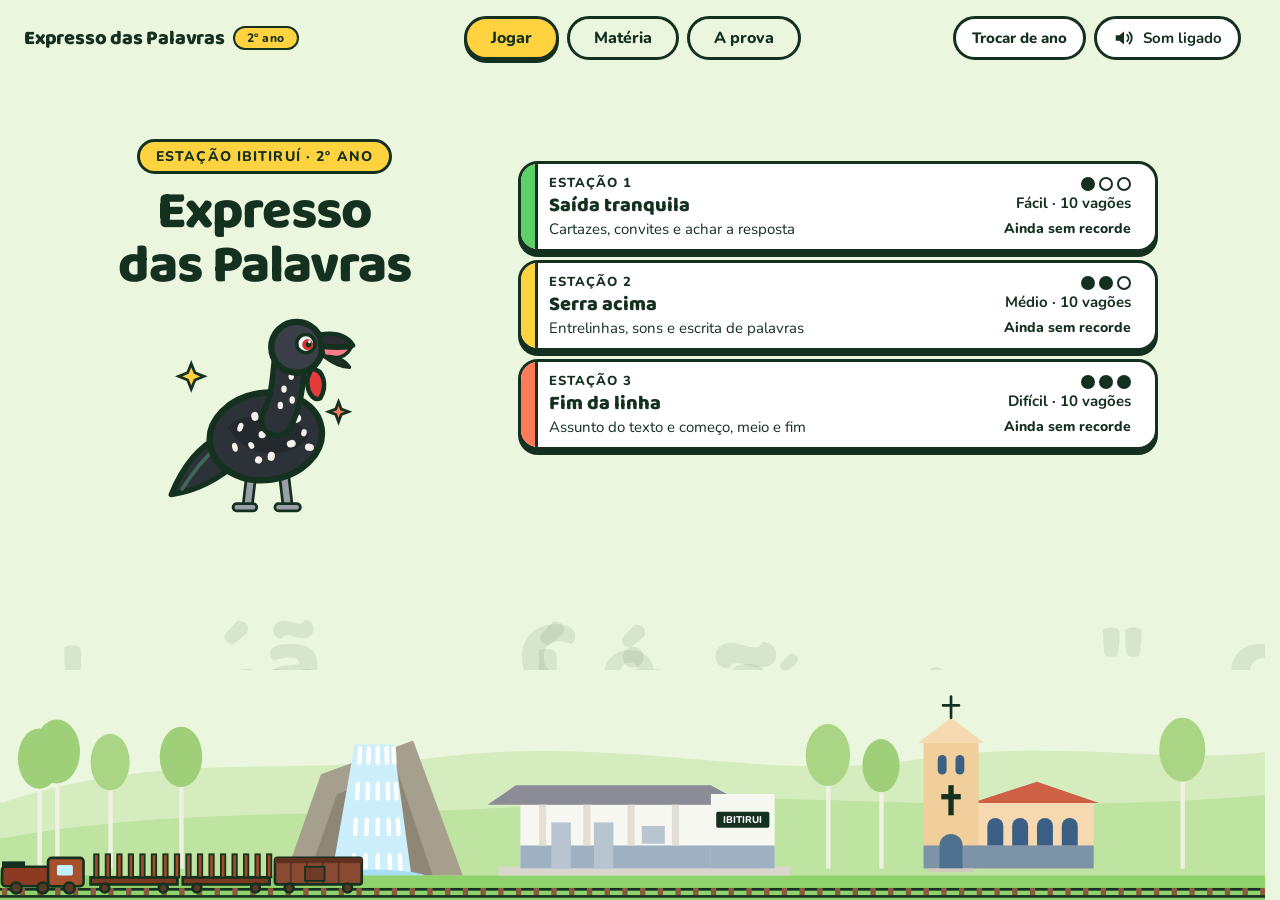
==== 2ano.html @ 4dd3d32f "Versão do 2º ano e terceiro cartão na página inicial 30 perguntas em 3 estações: 16 itens do Paebes " ====
<!doctype html>
<html lang="pt-BR">
<head>
<meta charset="utf-8">
<meta name="viewport" content="width=device-width, initial-scale=1">
<title>Expresso das Palavras · 2º ano</title>
<meta name="description" content="Quiz animado, resumo da matéria e guia da prova de Língua Portuguesa do 2º ano, inspirado em Ibitiruí.">
<link rel="icon" type="image/svg+xml" href="favicon.svg?v=45">
<meta name="theme-color" content="#eaf6dd">
<link rel="preconnect" href="https://fonts.googleapis.com">
<link rel="preconnect" href="https://fonts.gstatic.com" crossorigin>
<link href="https://fonts.googleapis.com/css2?family=Baloo+2:wght@700;800&family=Nunito:ital,wght@0,400;0,700;0,800;1,400&display=swap" rel="stylesheet">
<link rel="stylesheet" href="style.css?v=45">
<link rel="stylesheet" href="paginas.css?v=45">
</head>
<body>
<div class="fundo" id="fundo" aria-hidden="true"></div>

<div class="cenario" aria-hidden="true">
<svg viewBox="-600 0 2640 260" preserveAspectRatio="xMidYMax slice">
  <path d="M-600 120C-450 100 -300 140 -150 120C-60 108 -30 140 0 150C180 90 320 120 480 100C700 70 860 130 1040 100C1200 76 1340 110 1440 90C1600 70 1800 120 2040 100V260H-600Z" fill="#d5ecbf"/>
  <path d="M-600 170C-450 150 -300 190 -150 175C-60 165 -30 185 0 190C220 150 420 170 640 150C860 130 1100 170 1440 140C1600 125 1800 160 2040 150V260H-600Z" fill="#bfe3a0"/>
  <g>
    <rect x="60" y="92" width="5" height="130" fill="#f1f0e4"/><ellipse cx="62" cy="92" rx="26" ry="36" fill="#9fcf79"/>
    <rect x="120" y="104" width="5" height="120" fill="#f1f0e4"/><ellipse cx="122" cy="104" rx="22" ry="32" fill="#a9d584"/>
    <rect x="200" y="98" width="5" height="126" fill="#f1f0e4"/><ellipse cx="202" cy="98" rx="24" ry="34" fill="#9fcf79"/>
    <rect x="930" y="96" width="5" height="128" fill="#f1f0e4"/><ellipse cx="932" cy="96" rx="25" ry="35" fill="#a9d584"/>
    <rect x="990" y="108" width="5" height="116" fill="#f1f0e4"/><ellipse cx="992" cy="108" rx="21" ry="30" fill="#9fcf79"/>
    <rect x="1330" y="90" width="5" height="134" fill="#f1f0e4"/><ellipse cx="1332" cy="90" rx="26" ry="36" fill="#a9d584"/>
    <rect x="40" y="100" width="5" height="124" fill="#f1f0e4"/><ellipse cx="42" cy="100" rx="24" ry="34" fill="#9fcf79"/>

    <rect x="-560" y="98" width="5" height="124" fill="#f1f0e4"/><ellipse cx="-558" cy="98" rx="25" ry="33" fill="#9fcf79"/>
    <rect x="-480" y="108" width="5" height="116" fill="#f1f0e4"/><ellipse cx="-478" cy="108" rx="23" ry="33" fill="#a9d584"/>
    <rect x="-390" y="96" width="5" height="128" fill="#f1f0e4"/><ellipse cx="-388" cy="96" rx="23" ry="33" fill="#9fcf79"/>
    <rect x="-300" y="106" width="5" height="118" fill="#f1f0e4"/><ellipse cx="-298" cy="106" rx="23" ry="33" fill="#a9d584"/>
    <rect x="-205" y="92" width="5" height="132" fill="#f1f0e4"/><ellipse cx="-203" cy="92" rx="27" ry="35" fill="#9fcf79"/>
    <rect x="-110" y="104" width="5" height="120" fill="#f1f0e4"/><ellipse cx="-108" cy="104" rx="25" ry="33" fill="#a9d584"/>
    <rect x="1500" y="98" width="5" height="126" fill="#f1f0e4"/><ellipse cx="1502" cy="98" rx="23" ry="33" fill="#a9d584"/>
    <rect x="1585" y="108" width="5" height="116" fill="#f1f0e4"/><ellipse cx="1587" cy="108" rx="25" ry="35" fill="#9fcf79"/>
    <rect x="1670" y="94" width="5" height="130" fill="#f1f0e4"/><ellipse cx="1672" cy="94" rx="27" ry="33" fill="#a9d584"/>
    <rect x="1765" y="104" width="5" height="120" fill="#f1f0e4"/><ellipse cx="1767" cy="104" rx="25" ry="35" fill="#9fcf79"/>
    <rect x="1860" y="96" width="5" height="128" fill="#f1f0e4"/><ellipse cx="1862" cy="96" rx="23" ry="33" fill="#a9d584"/>
    <rect x="1955" y="108" width="5" height="116" fill="#f1f0e4"/><ellipse cx="1957" cy="108" rx="27" ry="35" fill="#9fcf79"/>
  </g>
  <g transform="translate(250 0) scale(1 1.12)" style="transform-origin:0 232px">
  <path d="M70 232L110 130L214 96L270 232Z" fill="#a79f8d"/>
  <path d="M96 232L128 150L196 126L236 232Z" fill="#8f8776"/>
  <path d="M148 100L192 100L212 232L122 232Z" fill="#cdeefb"/>
  <g class="agua"><line x1="154" y1="104" x2="146" y2="228"/><line x1="164" y1="104" x2="160" y2="228"/><line x1="174" y1="104" x2="174" y2="228"/><line x1="184" y1="104" x2="188" y2="228"/><line x1="192" y1="104" x2="200" y2="228"/></g>
  <ellipse cx="166" cy="234" rx="64" ry="8" fill="#a9def2"/>
  </g>
  <path d="M-600 232H2040V260H-600Z" fill="#8fd16a"/>
  <rect x="560" y="222" width="330" height="10" fill="#d9d6cb"/>
  <rect x="585" y="152" width="270" height="72" fill="#f7f7f2"/>
  <rect x="585" y="198" width="270" height="26" fill="#9fb0c1"/>
  <path d="M548 152L580 130H800L840 152Z" fill="#8c8c96"/>
  <rect x="800" y="140" width="72" height="84" fill="#f7f7f2"/>
  <rect x="800" y="198" width="72" height="26" fill="#9fb0c1"/>
  <rect x="606" y="152" width="8" height="46" fill="#e2dfd4"/><rect x="656" y="152" width="8" height="46" fill="#e2dfd4"/><rect x="706" y="152" width="8" height="46" fill="#e2dfd4"/><rect x="756" y="152" width="8" height="46" fill="#e2dfd4"/>
  <rect x="620" y="172" width="22" height="52" fill="#b8c4d0"/><rect x="668" y="172" width="22" height="52" fill="#b8c4d0"/><rect x="722" y="176" width="26" height="20" fill="#b8c4d0"/>
  <rect x="806" y="160" width="60" height="18" rx="2" fill="#14301f"/>
  <text x="836" y="173" text-anchor="middle" font-family="Baloo 2, sans-serif" font-weight="800" font-size="11" fill="#fff">IBITIRUI</text>
  <rect x="1100" y="150" width="132" height="74" fill="#f6d9b0"/>
  <path d="M1094 150L1168 126L1238 150Z" fill="#cf5f45"/>
  <rect x="1040" y="82" width="62" height="142" fill="#f1cf9d"/>
  <path d="M1034 82L1071 54L1108 82Z" fill="#f6d9b0"/>
  <path d="M1071 54V30M1062 40H1080" stroke="#14301f" stroke-width="3" stroke-linecap="round"/>
  <rect x="1056" y="96" width="10" height="22" rx="5" fill="#3c5f86"/><rect x="1076" y="96" width="10" height="22" rx="5" fill="#3c5f86"/>
  <rect x="1068" y="130" width="6" height="34" fill="#14301f"/><rect x="1060" y="140" width="22" height="6" fill="#14301f"/>
  <rect x="1040" y="198" width="192" height="26" fill="#7d93a8"/>
  <path d="M1112 198V176a9 9 0 0 1 18 0V198Z" fill="#3c5f86"/><path d="M1140 198V176a9 9 0 0 1 18 0V198Z" fill="#3c5f86"/><path d="M1168 198V176a9 9 0 0 1 18 0V198Z" fill="#3c5f86"/><path d="M1196 198V176a9 9 0 0 1 18 0V198Z" fill="#3c5f86"/>
  <path d="M1058 224V198a13 13 0 0 1 26 0V224Z" fill="#4f6f8f"/>
  <rect x="1046" y="224" width="50" height="4" fill="#cfcabc"/>
  <rect x="-600" y="246" width="2640" height="3" fill="#14301f"/>
  <rect x="-600" y="254" width="2640" height="3" fill="#14301f"/>
  <path d="M-600 250H2040" stroke="#8a5a3c" stroke-width="8" stroke-dasharray="6 14"/>
  <g class="trem-cena">
    <rect x="0" y="216" width="26" height="12" fill="#14301f"/>
    <rect x="0" y="222" width="72" height="22" rx="4" fill="#8c3b22" stroke="#14301f" stroke-width="3"/>
    <rect x="52" y="212" width="40" height="32" rx="4" fill="#a84f2c" stroke="#14301f" stroke-width="3"/>
    <rect x="62" y="220" width="18" height="12" rx="2" fill="#bff1ff"/>
    <rect x="100" y="234" width="98" height="8" fill="#7a3a1f" stroke="#14301f" stroke-width="3"/>
    <rect x="104" y="208" width="5" height="26" fill="#a24d28" stroke="#14301f" stroke-width="2"/>
    <rect x="117" y="208" width="5" height="26" fill="#a24d28" stroke="#14301f" stroke-width="2"/>
    <rect x="130" y="208" width="5" height="26" fill="#a24d28" stroke="#14301f" stroke-width="2"/>
    <rect x="143" y="208" width="5" height="26" fill="#a24d28" stroke="#14301f" stroke-width="2"/>
    <rect x="156" y="208" width="5" height="26" fill="#a24d28" stroke="#14301f" stroke-width="2"/>
    <rect x="169" y="208" width="5" height="26" fill="#a24d28" stroke="#14301f" stroke-width="2"/>
    <rect x="182" y="208" width="5" height="26" fill="#a24d28" stroke="#14301f" stroke-width="2"/>
    <rect x="195" y="208" width="5" height="26" fill="#a24d28" stroke="#14301f" stroke-width="2"/>
    <rect x="204" y="234" width="98" height="8" fill="#7a3a1f" stroke="#14301f" stroke-width="3"/>
    <rect x="208" y="208" width="5" height="26" fill="#a24d28" stroke="#14301f" stroke-width="2"/>
    <rect x="221" y="208" width="5" height="26" fill="#a24d28" stroke="#14301f" stroke-width="2"/>
    <rect x="234" y="208" width="5" height="26" fill="#a24d28" stroke="#14301f" stroke-width="2"/>
    <rect x="247" y="208" width="5" height="26" fill="#a24d28" stroke="#14301f" stroke-width="2"/>
    <rect x="260" y="208" width="5" height="26" fill="#a24d28" stroke="#14301f" stroke-width="2"/>
    <rect x="273" y="208" width="5" height="26" fill="#a24d28" stroke="#14301f" stroke-width="2"/>
    <rect x="286" y="208" width="5" height="26" fill="#a24d28" stroke="#14301f" stroke-width="2"/>
    <rect x="299" y="208" width="5" height="26" fill="#a24d28" stroke="#14301f" stroke-width="2"/>
    <rect x="308" y="212" width="98" height="30" rx="3" fill="#8a4a32" stroke="#14301f" stroke-width="3"/>
    <rect x="308" y="212" width="98" height="6" fill="#5f2f20"/>
    <path d="M326 218V242M344 218V242M362 218V242M380 218V242" stroke="#14301f" stroke-width="2" opacity=".55"/>
    <rect x="342" y="222" width="22" height="16" fill="#6f3a28" stroke="#14301f" stroke-width="2"/>
    <g fill="#5a3a22" stroke="#14301f" stroke-width="3"><circle cx="16" cy="246" r="6"/><circle cx="46" cy="246" r="6"/><circle cx="76" cy="246" r="6"/><circle cx="116" cy="246" r="5"/><circle cx="182" cy="246" r="5"/><circle cx="220" cy="246" r="5"/><circle cx="286" cy="246" r="5"/><circle cx="324" cy="246" r="5"/><circle cx="390" cy="246" r="5"/></g>
  </g>
</svg>
</div>
<canvas id="confete" aria-hidden="true"></canvas>
<div class="lightbox" id="lightbox" hidden role="dialog" aria-label="Imagem ampliada"><button type="button" class="lb-fechar" id="lb-fechar">Fechar</button><img id="lb-img" alt=""></div>

<header class="topo">
  <a class="marca" href="index.html">Expresso das Palavras <small class="ano">2º ano</small></a>
  <nav class="nav" aria-label="Seções">
    <button type="button" data-ir="inicio" aria-current="page">Jogar</button>
    <button type="button" data-ir="materia">Matéria</button>
    <button type="button" data-ir="prova">A prova</button>
  </nav>
  <div class="topo-dir">
    <a class="trocar-ano" href="index.html">Trocar de ano</a>
    <button class="som" id="btn-som" type="button" aria-pressed="false">
      <svg viewBox="0 0 24 24" width="22" height="22" aria-hidden="true"><path d="M3 9v6h4l5 4V5L7 9H3z" fill="currentColor"/><path class="ondas" d="M15.5 8.5a5 5 0 0 1 0 7M18 6a8.5 8.5 0 0 1 0 12" fill="none" stroke="currentColor" stroke-width="2" stroke-linecap="round"/><path class="corte" d="M4 4l16 16" stroke="currentColor" stroke-width="2.5" stroke-linecap="round"/></svg>
      <span id="som-txt">Som ligado</span>
    </button>
  </div>
</header>

<main>
  <!-- INÍCIO -->
  <section class="tela ativa" id="inicio" aria-labelledby="t-inicio">
    <div class="inicio-esq">
      <p class="etiqueta">Estação Ibitiruí · 2º ano</p>
      <h1 id="t-inicio">Expresso<br>das Palavras</h1>
      <div class="mascote-grande" data-mascote></div>
    </div>
    <div class="inicio-texto">
      <div class="estacoes" id="estacoes"></div>
      <p class="recorde" id="recorde" hidden></p>
    </div>
  </section>

  <!-- JOGO -->
  <section class="tela" id="jogo" aria-label="Jogo">
    <div class="placar" role="status" aria-live="polite">
      <div class="caso"><span id="caso-n">Pergunta 1 de 10</span><div class="trem-prog" id="trem-prog" aria-hidden="true"></div></div>
      <div class="chip"><small>Pontos</small><b id="pontos">0</b></div>
      <div class="chip combo" id="chip-combo"><small>Combo</small><b id="combo">x0</b></div>
    </div>

    <div class="palco">
      <div class="mascote-lateral" data-mascote id="mascote-jogo"></div>
      <article class="cartao leitura" id="leitura" hidden aria-labelledby="leitura-titulo">
        <p class="fonte" id="leitura-fonte"></p>
        <h2 class="leitura-titulo" id="leitura-titulo"></h2>
        <p class="leitura-autor" id="leitura-autor"></p>
        <div class="texto-lido" id="leitura-texto"></div>
        <p class="leitura-aviso" id="leitura-aviso">Leia com calma, sem limite de tempo. As 3 perguntas seguintes são sobre este texto e também não têm cronômetro. Você poderá reler o texto durante as perguntas.</p>
        <button class="btn-grande" id="btn-li" type="button">Li o texto, ver as perguntas</button>
      </article>
      <article class="cartao" id="cartao">
        <div class="tempo" aria-hidden="true"><i id="barra"></i><span id="tempo-txt">1:00</span></div>
        <p class="fonte" id="fonte"></p>
        <details class="reler" id="reler" hidden><summary>Reler o texto</summary><div class="texto-lido" id="reler-texto"></div></details>
        <button class="figura" id="figura" type="button" hidden aria-label="Ampliar a imagem"><img id="figura-img" alt=""></button>
        <blockquote class="trecho" id="trecho"></blockquote>
        <h2 class="pergunta" id="pergunta"></h2>
        <div class="alts" id="alts" role="group" aria-labelledby="pergunta"></div>
        <div class="retorno" id="retorno" hidden>
          <p class="retorno-titulo" id="retorno-titulo"></p>
          <p class="retorno-texto" id="retorno-texto"></p>
          <button class="btn-grande btn-prox" id="btn-prox" type="button">Próxima pergunta</button>
        </div>
      </article>
    </div>
  </section>

  <!-- FIM -->
  <section class="tela" id="fim" aria-labelledby="t-fim">
    <div class="mascote-grande" data-mascote id="mascote-fim"></div>
    <div class="fim-texto">
      <p class="etiqueta">Fim da linha</p>
      <h2 id="t-fim">Maquinista em Treino</h2>
      <p class="lead" id="fim-resumo"></p>
      <div class="numeros">
        <div class="chip"><small>Pontos</small><b id="fim-pontos">0</b></div>
        <div class="chip"><small>Acertos</small><b id="fim-acertos">0</b></div>
        <div class="chip"><small>Maior combo</small><b id="fim-combo">0</b></div>
      </div>
      <div class="revise" id="revise" hidden>
        <h3>Pra revisar</h3>
        <ul id="revise-lista"></ul>
        <button class="btn-mini" type="button" data-ir="materia">Abrir a matéria</button>
      </div>
      <div class="acoes-fim">
        <button class="btn-grande" id="btn-again" type="button">Jogar de novo</button>
        <button class="btn-sec" id="btn-outra" type="button" hidden>Ir para a Estação 2</button>
      </div>
    </div>
  </section>

  <!-- MATÉRIA -->
  <section class="tela pagina" id="materia" aria-labelledby="t-materia">
    <p class="etiqueta">Matéria</p>
    <h2 id="t-materia" class="tit-pag">O que a prova do 2º ano pergunta, em linguagem de gente</h2>
    <p class="lead">São 9 temas que aparecem sempre. Abra um por vez, leia o resumo, veja o exemplo e treine no quiz.</p>

    <div class="topicos">

      <details class="topico" name="mat">
        <summary><span class="num">1</span><span class="tt">Para que serve o texto</span><span class="cod">D016</span></summary>
        <div class="corpo">
          <p class="resumo">Cada tipo de texto tem um trabalho. O <strong>convite</strong> chama para uma festa, o <strong>bilhete</strong> deixa um recado, o <strong>cartaz</strong> divulga uma campanha e o <strong>calendário</strong> mostra os dias do mês.</p>
          <div class="caixa como"><h4>Como cai na prova</h4><p>"Esse texto serve para", "Este texto serve para".</p></div>
          <div class="caixa exemplo"><h4>Exemplo</h4><p>O bilhete da mamãe para a Lu diz que ela foi levar a vovó ao médico e que volta logo. Ele serve para deixar um recado.</p></div>
          <div class="caixa dica"><h4>Truque</h4><p>Olhe a figura e as palavras grandes. Depois pense: quem escreveu e para quem?</p></div>
          <button class="btn-mini treinar" type="button" data-cod="D016_P">Treinar este tema</button>
        </div>
      </details>

      <details class="topico" name="mat">
        <summary><span class="num">2</span><span class="tt">Achar a resposta no texto</span><span class="cod">D021</span></summary>
        <div class="corpo">
          <p class="resumo">Algumas respostas estão <strong>escritas no texto</strong>. É só procurar e conferir, sem inventar nada.</p>
          <div class="caixa como"><h4>Como cai na prova</h4><p>"Nesse texto, quem tocava flauta?", "As chaminés da casa eram feitas de quê?".</p></div>
          <div class="caixa exemplo"><h4>Exemplo</h4><p>No texto da bruxa está escrito "chaminés de caramelo". A pergunta quer saber do que as chaminés eram feitas, então a resposta é caramelo.</p></div>
          <div class="caixa dica"><h4>Truque</h4><p>Volte ao texto e coloque o dedo na palavra que a pergunta usa. A resposta fica bem perto dela.</p></div>
          <button class="btn-mini treinar" type="button" data-cod="D021_P">Treinar este tema</button>
        </div>
      </details>

      <details class="topico" name="mat">
        <summary><span class="num">3</span><span class="tt">Ler nas entrelinhas</span><span class="cod">D023</span></summary>
        <div class="corpo">
          <p class="resumo">Nem tudo está escrito. Às vezes o texto só dá <strong>pistas</strong>, e você descobre o resto pensando. Isso se chama inferir.</p>
          <div class="caixa como"><h4>Como cai na prova</h4><p>"O que dá para entender desse texto?", "De acordo com esse texto, qual é o problema?".</p></div>
          <div class="caixa exemplo"><h4>Exemplo</h4><p>A raposa não conseguiu alcançar as uvas e foi embora. O texto não diz "estavam altas", mas é isso que dá para entender.</p></div>
          <div class="caixa dica"><h4>Truque</h4><p>A resposta precisa ter pista no texto. Se você precisou inventar, não é essa.</p></div>
          <button class="btn-mini treinar" type="button" data-cod="D023_P">Treinar este tema</button>
        </div>
      </details>

      <details class="topico" name="mat">
        <summary><span class="num">4</span><span class="tt">Sons e sinais</span><span class="cod">D025</span></summary>
        <div class="corpo">
          <p class="resumo">Algumas palavras imitam sons, como <strong>CHOMP!</strong> e <strong>TOC-TOC</strong>. Os sinais também falam: eles mostram emoção, pergunta ou pausa.</p>
          <dl class="lista-def">
            <dt>!</dt>
<dd>alegria, susto, espanto.</dd>
            <dt>?</dt>
<dd>pergunta ou dúvida.</dd>
            <dt>...</dt>
<dd>a ideia continua, fica no ar.</dd>
          </dl>
          <div class="caixa como"><h4>Como cai na prova</h4><p>"A expressão CHOMP! CHOMP! foi usada para indicar", "O sinal de exclamação mostra".</p></div>
          <div class="caixa exemplo"><h4>Exemplo</h4><p>Na tirinha, a Magali come o bolo de aniversário. O "CHOMP!" é o barulho dela comendo.</p></div>
          <div class="caixa dica"><h4>Truque</h4><p>Olhe o desenho junto com a palavra. O que está acontecendo na cena faz barulho?</p></div>
          <button class="btn-mini treinar" type="button" data-cod="D025_P">Treinar este tema</button>
        </div>
      </details>

      <details class="topico" name="mat">
        <summary><span class="num">5</span><span class="tt">O assunto do texto</span><span class="cod">D028</span></summary>
        <div class="corpo">
          <p class="resumo">O <strong>assunto</strong> é aquilo de que o texto fala o tempo todo, dito em poucas palavras. Não é um detalhe: é a ideia que aparece do começo ao fim.</p>
          <div class="caixa como"><h4>Como cai na prova</h4><p>"Qual é o assunto desse texto?".</p></div>
          <div class="caixa exemplo"><h4>Exemplo</h4><p>No texto "Uma boa lambida", o gato lava o pelo com a língua e com os dentes. O assunto é o banho do gato.</p></div>
          <div class="caixa dica"><h4>Truque</h4><p>Pergunte: de que o texto fala o tempo todo? Desconfie da alternativa que mostra só um pedacinho.</p></div>
          <button class="btn-mini treinar" type="button" data-cod="D028_P">Treinar este tema</button>
        </div>
      </details>

      <details class="topico" name="mat">
        <summary><span class="num">6</span><span class="tt">Quem, quando e qual é o problema</span><span class="cod">D030</span></summary>
        <div class="corpo">
          <p class="resumo">Toda história tem <strong>personagens</strong>, um <strong>tempo</strong> (quando acontece), um <strong>lugar</strong> e um <strong>problema</strong> para resolver.</p>
          <div class="caixa como"><h4>Como cai na prova</h4><p>"Quando aconteceu essa história?", "Qual é o problema dessa história?".</p></div>
          <div class="caixa exemplo"><h4>Exemplo</h4><p>Em "Desenruga Tartaruga", ela grita "ao acordar naquela manhã de sol". A história acontece de manhã.</p></div>
          <div class="caixa dica"><h4>Truque</h4><p>Procure palavras que digam a hora (manhã, tarde, noite) e o momento em que algo dá errado.</p></div>
          <button class="btn-mini treinar" type="button" data-cod="D030_P">Treinar este tema</button>
        </div>
      </details>

      <details class="topico" name="mat">
        <summary><span class="num">7</span><span class="tt">Ler figuras e palavras juntas</span><span class="cod">D08</span></summary>
        <div class="corpo">
          <p class="resumo">Cartazes, convites, anúncios e tirinhas misturam <strong>imagem e palavras</strong>. As duas contam a mesma história, então olhe as duas.</p>
          <div class="caixa como"><h4>Como cai na prova</h4><p>"Qual palavra combina com a figura?", "O que esse cartaz pede?", "O que a pessoa quer vender?".</p></div>
          <div class="caixa exemplo"><h4>Exemplo</h4><p>No anúncio "Vendo bicicleta azul, quase nova", o que está à venda é a bicicleta. O telefone só serve para ligar.</p></div>
          <div class="caixa dica"><h4>Truque</h4><p>Primeiro olhe a figura. Depois leia a palavra e veja se as duas combinam.</p></div>
          <button class="btn-mini treinar" type="button" data-cod="D08">Treinar este tema</button>
        </div>
      </details>

      <details class="topico" name="mat">
        <summary><span class="num">8</span><span class="tt">Escrever palavras</span><span class="cod">D09</span></summary>
        <div class="corpo">
          <p class="resumo">Para escrever bem, ouça os <strong>sons</strong>, bata palmas para cada <strong>sílaba</strong> (pedacinho) e confira as letras. Em uma <strong>lista</strong>, todos os itens são do mesmo grupo.</p>
          <div class="caixa como"><h4>Como cai na prova</h4><p>"Qual é o nome da figura, escrito do jeito certo?", "Quantas sílabas tem a palavra?", "Qual lista tem só nomes de frutas?".</p></div>
          <div class="caixa exemplo"><h4>Exemplo</h4><p>BORBOLETA tem 4 pedacinhos: bor-bo-le-ta. PEIXE se escreve com X, e não com S.</p></div>
          <div class="caixa dica"><h4>Truque</h4><p>Fale a palavra devagar e confira letra por letra. Palavras parecidas, como GATO e PATO, mudam só uma letra.</p></div>
          <button class="btn-mini treinar" type="button" data-cod="D09">Treinar este tema</button>
        </div>
      </details>

      <details class="topico" name="mat">
        <summary><span class="num">9</span><span class="tt">Começo, meio e fim</span><span class="cod">D10</span></summary>
        <div class="corpo">
          <p class="resumo">Toda história bem contada tem <strong>começo</strong> (quem e onde), <strong>meio</strong> (o que acontece e o problema) e <strong>fim</strong> (como termina). As ideias seguem uma ordem.</p>
          <div class="caixa como"><h4>Como cai na prova</h4><p>"Qual frase pode ser o começo de uma história?", "Qual frase termina melhor essa história?".</p></div>
          <div class="caixa exemplo"><h4>Exemplo</h4><p>"Era uma vez uma jacupemba..." é um bom começo. "E eles viveram felizes para sempre" é um bom fim.</p></div>
          <div class="caixa dica"><h4>Truque</h4><p>Pergunte: essa frase abre a história, conta o que acontece ou termina tudo? Ela precisa combinar com o tema.</p></div>
          <button class="btn-mini treinar" type="button" data-cod="D10">Treinar este tema</button>
        </div>
      </details>

    </div>
    <div class="fecho"><button class="btn-grande" type="button" data-ir="inicio">Ir para o quiz</button></div>
  </section>

  <!-- A PROVA -->
  <section class="tela pagina" id="prova" aria-labelledby="t-prova">
    <p class="etiqueta">A prova</p>
    <h2 id="t-prova" class="tit-pag">Como funciona a prova do 2º ano, passo a passo</h2>
    <p class="lead">Saber a matéria é metade do caminho. A outra metade é entender como a pergunta é montada.</p>

    <div class="bloco">
      <h3>O que é</h3>
      <div class="texto-branco">
      <p>O <strong>Paebes</strong> (Programa de Avaliação da Educação Básica do Espírito Santo) é a avaliação do estado, ligada ao Saeb. Para o 2º ano existe o <strong>Paebes Alfa</strong>, que acompanha como as crianças estão aprendendo a ler e a escrever e ajuda a melhorar o ensino.</p>
      <p>As questões do Paebes são elaboradas pelo CAEd, da Universidade Federal de Juiz de Fora. Neste jogo, 16 perguntas são do Paebes Alfa, da Coletânea de Itens 2022-2023. As outras 14 foram criadas para treinar a escrita de palavras, as imagens com palavras e o começo, meio e fim das histórias, e aparecem marcadas como "Questão criada para este jogo".</p>
      </div>
    </div>

    <div class="bloco">
      <h3>Como é uma pergunta</h3>
      <div class="anatomia" aria-label="Exemplo de questão com as partes indicadas">
        <div class="parte"><span class="rotulo">1. Texto</span><p class="amostra">"[...] janelas de açúcar e chaminés de caramelo."</p><small>Vem com a fonte. Pode ser um texto, um cartaz, um bilhete ou uma tirinha.</small></div>
        <div class="parte"><span class="rotulo">2. Pergunta</span><p class="amostra">As chaminés da casa eram feitas de quê?</p><small>É o que você precisa responder. Leia devagar e preste atenção na palavra que diz o que ela quer.</small></div>
        <div class="parte"><span class="rotulo">3. Alternativas</span><p class="amostra">A) Açúcar. B) Biscoito. C) Caramelo. D) Chocolate.</p><small>São sempre quatro, de A a D, e só uma está certa.</small></div>
        <div class="parte"><span class="rotulo">4. Habilidade</span><p class="amostra">D021: localizar informação explícita.</p><small>Cada pergunta testa uma habilidade. Você não vê o código na prova, mas ele guia a pergunta.</small></div>
      </div>
    </div>

    <div class="bloco">
      <h3>Passo a passo na hora H</h3>
      <ol class="passos">
        <li><strong>Olhe o texto e a figura.</strong> Veja o título, as imagens e as palavras grandes.</li>
        <li><strong>Leia a pergunta devagar.</strong> Descubra o que ela quer saber: para que serve, quem, quando, qual o assunto.</li>
        <li><strong>Volte ao texto.</strong> Procure a resposta com o dedo, palavra por palavra.</li>
        <li><strong>Risque as alternativas que não combinam.</strong> Quase sempre duas saem rápido. Compare as que sobraram.</li>
        <li><strong>Marque só uma e confira.</strong> Não deixe pergunta em branco.</li>
      </ol>
    </div>

    <div class="bloco">
      <h3>Armadilhas mais comuns</h3>
      <ul class="armadilhas">
        <li><strong>Palavras parecidas.</strong> GATO, PATO e RATO mudam só uma letra. Leia a palavra inteira.</li>
        <li><strong>Detalhe no lugar do assunto.</strong> O assunto vale para o texto todo, e não para uma frase.</li>
        <li><strong>Responder pelo que você acha.</strong> A resposta tem apoio no texto, e não na sua imaginação.</li>
        <li><strong>Pressa.</strong> Leia as quatro alternativas antes de marcar.</li>
      </ul>
    </div>

    <div class="bloco">
      <h3>Palavras da pergunta e o que elas pedem</h3>
      <div class="tabela-rol" role="region" aria-label="Palavras da pergunta" tabindex="0">
        <table class="tabela">
          <thead><tr><th>Se a pergunta diz</th><th>Ela quer</th></tr></thead>
          <tbody>
            <tr><td>"Esse texto serve para"</td><td>para que o texto foi feito: convidar, avisar, divulgar</td></tr>
            <tr><td>"Qual é o assunto"</td><td>de que o texto fala o tempo todo</td></tr>
            <tr><td>"Nesse texto, quem" ou "o quê"</td><td>uma resposta que está escrita no texto</td></tr>
            <tr><td>"Dá para entender"</td><td>a pista que o texto deixa sem escrever</td></tr>
            <tr><td>"Foi usada para indicar"</td><td>o que a palavra ou o sinal quer mostrar</td></tr>
            <tr><td>"Escrito do jeito certo"</td><td>a palavra com todas as letras no lugar</td></tr>
          </tbody>
        </table>
      </div>
    </div>

    <div class="bloco">
      <h3>As habilidades do 2º ano, por família</h3>
      <p>O Paebes usa códigos como D021_P. Aqui estão as habilidades que aparecem nas perguntas do 2º ano.</p>
      <div class="familias">
        <div class="familia f1"><h4>Localizar e entender</h4><ul>
          <li>D021: localizar informação explícita</li>
          <li>D023: inferir informações em textos</li>
          <li>D028: reconhecer o assunto de um texto</li></ul></div>
        <div class="familia f2"><h4>Gêneros e imagens</h4><ul>
          <li>D016: identificar a finalidade de textos</li>
          <li>D08: ler imagens associadas a palavras</li></ul></div>
        <div class="familia f3"><h4>Histórias</h4><ul>
          <li>D030: elementos da narrativa e conflito</li>
          <li>D10: começo, desenvolvimento e final</li></ul></div>
        <div class="familia f4"><h4>Língua e escrita</h4><ul>
          <li>D025: efeito da pontuação e de outras notações</li>
          <li>D09: escrita de palavras e relação som-letra</li></ul></div>
      </div>
    </div>

    <p class="credito texto-branco">Fonte: Coletânea de Itens 2022-2023, Paebes Alfa, 2º ano (Secretaria de Estado da Educação do Espírito Santo, com itens do CAEd/UFJF). As questões D08, D09 e D10 marcadas como "criadas para este jogo" não são do Paebes.</p>
    <div class="fecho"><button class="btn-grande" type="button" data-ir="inicio">Treinar no quiz</button></div>
  </section>
</main>


<script src="questoes2.js?v=45"></script>
<script src="mascote.js?v=45"></script>
<script src="app.js?v=45"></script>
</body>
</html>
---- style.css ----
:root {
  --ink: #14301f;
  --papel: #eaf6dd;
  --amarelo: #ffd23f;
  --rosa: #ff7a59;
  --turquesa: #3fb8a0;
  --laranja: #ff9b3d;
  --verde: #5fd068;
  --vermelho: #ff5252;
  --branco: #ffffff;

  --e1: 4px; --e2: 8px; --e3: 12px; --e4: 16px; --e5: 24px; --e6: 32px; --e7: 48px; --e8: 64px;
  --r1: 12px; --r2: 20px; --r3: 9999px;
  --borda: 3px solid var(--ink);
  --sombra: 0 6px 0 var(--ink);

  --titulo: "Baloo 2", "Arial Rounded MT Bold", "Trebuchet MS", system-ui, sans-serif;
  --corpo: "Nunito", "Segoe UI", system-ui, sans-serif;
}

* { box-sizing: border-box; }
html { -webkit-text-size-adjust: 100%; }
body {
  margin: 0;
  min-height: 100vh;
  background: var(--papel);
  color: var(--ink);
  font-family: var(--corpo);
  font-size: 1.0625rem;
  line-height: 1.5;
  display: flex;
  flex-direction: column;
  overflow-x: hidden;
}
h1, h2, h3, .marca, .btn-grande, .chip b { font-family: var(--titulo); }
h1, h2, h3, .lead, .pergunta, .retorno-titulo, .rodape { text-wrap: balance; }
p, li, blockquote, .alt-txt { text-wrap: pretty; }
:focus-visible { outline: 4px solid var(--ink); outline-offset: 3px; }

/* Fundo com letras flutuando */
.fundo { position: fixed; inset: 0 0 clamp(130px, 24vh, 240px) 0; overflow: hidden; pointer-events: none; z-index: 0; }
.fundo span {
  position: absolute; bottom: -80px;
  font-family: var(--titulo); font-weight: 800;
  color: var(--ink); opacity: .08;
  animation: sobe linear infinite;
}
@keyframes sobe {
  from { transform: translateY(0) rotate(var(--giro-a)); }
  to { transform: translateY(-120vh) rotate(var(--giro-b)); }
}
#confete { position: fixed; inset: 0; width: 100%; height: 100%; pointer-events: none; z-index: 50; }

/* Cenário de Ibitirui */
.cenario {
  position: fixed; left: 0; right: 0; bottom: 0; z-index: 0; pointer-events: none;
  height: clamp(130px, 24vh, 240px);
}
.cenario svg { width: 100%; height: 100%; display: block; }
.agua line { stroke: #fff; stroke-width: 5; stroke-linecap: round; stroke-dasharray: 14 22; animation: cai 2.4s linear infinite; }
.agua line:nth-child(2n) { animation-duration: 1.8s; }
.agua line:nth-child(3n) { animation-duration: 3s; }
@keyframes cai { to { stroke-dashoffset: -72; } }
.trem-cena { animation: passa 75s linear infinite; animation-delay: -30s; }
@keyframes passa { from { transform: translateX(-760px); } to { transform: translateX(1900px); } }

/* Topo e rodapé */
.topo, main, .rodape { position: relative; z-index: 1; }
.topo {
  display: flex; justify-content: space-between; align-items: center;
  padding: var(--e4) var(--e5);
}
.marca { font-weight: 800; font-size: 1.25rem; letter-spacing: -.01em; }
.som {
  display: inline-flex; align-items: center; gap: var(--e2);
  min-height: 44px; padding: 0 var(--e4);
  background: var(--branco); color: var(--ink);
  border: var(--borda); border-radius: var(--r3);
  font: 700 .9375rem var(--corpo); cursor: pointer;
}
.som .corte { display: none; }
.som[aria-pressed="true"] .corte { display: block; }
.som[aria-pressed="true"] .ondas { opacity: .35; }
main { flex: 1; display: flex; align-items: center; justify-content: center; padding: var(--e4) var(--e5) var(--e6); }
.rodape { text-align: center; padding: var(--e4) var(--e5) var(--e5); font-size: .875rem; }

/* Telas */
.tela { display: none; width: 100%; max-width: 1080px; }
.tela.ativa { display: block; animation: entra .5s cubic-bezier(.2, .9, .3, 1.2); }
#inicio.ativa, #fim.ativa { display: grid; grid-template-columns: minmax(200px, 340px) 1fr; gap: var(--e7); align-items: center; }
@keyframes entra { from { opacity: 0; transform: translateY(24px) scale(.97); } to { opacity: 1; transform: none; } }

.etiqueta {
  display: inline-block; margin: 0 0 var(--e3);
  padding: var(--e1) var(--e4); background: var(--amarelo);
  border: var(--borda); border-radius: var(--r3);
  font-weight: 800; font-size: .875rem; letter-spacing: .08em; text-transform: uppercase;
}
h1 { margin: 0 0 var(--e4); font-size: clamp(2.75rem, 7vw, 5rem); line-height: 1; letter-spacing: -.02em; font-weight: 800; }
h2#t-fim { margin: 0 0 var(--e4); font-size: clamp(2.25rem, 6vw, 4rem); line-height: 1; letter-spacing: -.02em; font-weight: 800; }
.lead { margin: 0 0 var(--e5); font-size: clamp(1.125rem, 2.2vw, 1.375rem); max-width: 34ch; }
.dica { margin: var(--e4) 0 0; font-size: .9375rem; }
.recorde { margin: var(--e3) 0 0; font-weight: 800; }
kbd {
  display: inline-block; min-width: 28px; padding: 0 var(--e2); text-align: center;
  background: var(--branco); border: 2px solid var(--ink); border-radius: 8px;
  font: 800 .875rem var(--corpo); box-shadow: 0 3px 0 var(--ink);
}

/* Botão grande */
.btn-grande {
  min-height: 56px; padding: 0 var(--e6);
  background: var(--rosa); color: var(--ink);
  border: var(--borda); border-radius: var(--r3);
  font-size: 1.375rem; font-weight: 800; cursor: pointer;
  box-shadow: var(--sombra);
  transition: transform .12s ease-out, box-shadow .12s ease-out;
}
.btn-grande:hover { transform: translateY(-2px); box-shadow: 0 8px 0 var(--ink); }
.btn-grande:active { transform: translateY(5px); box-shadow: 0 1px 0 var(--ink); }
#btn-comecar { animation: pulsa 1.8s ease-in-out infinite; }
@keyframes pulsa { 50% { transform: scale(1.05); } }

/* Mascote */
[data-mascote] svg { width: 100%; height: auto; display: block; overflow: visible; }
.mascote-grande { max-width: 340px; width: 100%; margin-inline: auto; }
.mascote-lateral { width: 150px; flex: none; align-self: flex-start; }
.mascote-corpo { transform-origin: 112px 228px; animation: balanca 3s ease-in-out infinite; }
@keyframes balanca { 50% { transform: rotate(4deg) translateY(-6px); } }
.olhos { transform-origin: 156px 48px; animation: pisca 4s infinite; }
@keyframes pisca { 0%, 92%, 100% { transform: scaleY(1); } 95% { transform: scaleY(.1); } }
.boca, .brilho, .suor, .cenho { display: none; }
svg[data-humor="neutro"] .boca-neutro,
svg[data-humor="feliz"] .boca-feliz,
svg[data-humor="triste"] .boca-triste { display: block; }
svg[data-humor="feliz"] .brilho { display: block; animation: brilha .5s ease-in-out infinite alternate; }
svg[data-humor="triste"] .cenho { display: block; }
svg[data-humor="triste"] .suor { display: block; animation: gota 1s ease-in infinite; }
svg[data-humor="feliz"] .mascote-corpo { animation: pula .6s ease-out 3; }
svg[data-humor="triste"] .mascote-corpo { animation: treme .5s ease-in-out 1; }
@keyframes brilha { to { transform: scale(1.25); opacity: .6; } }
@keyframes gota { from { transform: translateY(-6px); opacity: 1; } to { transform: translateY(16px); opacity: 0; } }
@keyframes pula { 40% { transform: translateY(-30px) rotate(-6deg); } 70% { transform: translateY(0) rotate(4deg); } }
@keyframes treme { 20%, 60% { transform: translateX(-10px); } 40%, 80% { transform: translateX(10px); } }
.brilho, .suor { transform-box: fill-box; transform-origin: center; }

/* Placar */
.placar { display: grid; grid-template-columns: 1fr auto auto; gap: var(--e4); align-items: center; margin-bottom: var(--e5); }
.caso { font-weight: 800; padding-right: var(--e6); }
.progresso {
  position: relative; margin-top: var(--e4); height: 22px;
  background:
    linear-gradient(var(--ink), var(--ink)) 0 5px / 100% 3px no-repeat,
    linear-gradient(var(--ink), var(--ink)) 0 14px / 100% 3px no-repeat,
    repeating-linear-gradient(90deg, #8a5a3c 0 6px, transparent 6px 18px);
}
.progresso i { position: absolute; left: 0; top: 0; height: 100%; width: 0; transition: width .6s cubic-bezier(.3, .9, .3, 1.15); }
.progresso i::after {
  content: ""; position: absolute; right: -24px; top: -16px; width: 52px; height: 32px;
  background: url("data:image/svg+xml,%3Csvg xmlns='http://www.w3.org/2000/svg' viewBox='0 0 48 30'%3E%3Crect x='7' y='2' width='6' height='9' fill='%2314301f'/%3E%3Crect x='2' y='10' width='28' height='12' rx='3' fill='%232f5d8a' stroke='%2314301f' stroke-width='2'/%3E%3Crect x='26' y='4' width='18' height='18' rx='3' fill='%23ff7a59' stroke='%2314301f' stroke-width='2'/%3E%3Crect x='30' y='8' width='9' height='6' rx='1' fill='%23bff1ff'/%3E%3Ccircle cx='10' cy='25' r='4' fill='%23ffd23f' stroke='%2314301f' stroke-width='2'/%3E%3Ccircle cx='24' cy='25' r='4' fill='%23ffd23f' stroke='%2314301f' stroke-width='2'/%3E%3Ccircle cx='38' cy='25' r='4' fill='%23ffd23f' stroke='%2314301f' stroke-width='2'/%3E%3C/svg%3E") center / contain no-repeat;
  animation: trepida .5s ease-in-out infinite alternate;
}
@keyframes trepida { to { transform: translateY(-2px); } }
.chip {
  min-width: 96px; padding: var(--e1) var(--e4); text-align: center;
  background: var(--branco); border: var(--borda); border-radius: var(--r2);
}
.chip small { display: block; font-weight: 800; font-size: .75rem; letter-spacing: .08em; text-transform: uppercase; }
.chip b { font-size: 1.75rem; line-height: 1.1; font-weight: 800; display: inline-block; }
.chip.combo.quente { background: var(--laranja); }
.chip b.pop { animation: pop .4s cubic-bezier(.2, .9, .3, 1.6); }
@keyframes pop { 40% { transform: scale(1.5); } }

/* Palco e cartão */
.palco { display: flex; gap: var(--e5); align-items: flex-start; }
.cartao {
  flex: 1; min-width: 0; position: relative;
  padding: var(--e5) var(--e6) var(--e6);
  background: var(--branco); border: var(--borda); border-radius: var(--r2); box-shadow: var(--sombra);
}
.cartao.troca { animation: entra .45s cubic-bezier(.2, .9, .3, 1.2); }
.tempo {
  position: relative; height: 28px; margin-bottom: var(--e5);
  background: var(--papel); border: var(--borda); border-radius: var(--r3); overflow: hidden;
}
.tempo i { position: absolute; inset: 0; background: var(--turquesa); transform-origin: left; transition: background .3s; }
.tempo.aperta i { background: var(--vermelho); }
.tempo span { position: absolute; inset: 0; display: grid; place-items: center; font-weight: 800; font-size: .9375rem; }
.fonte { margin: 0 0 var(--e3); font-weight: 800; font-size: .875rem; letter-spacing: .06em; text-transform: uppercase; }
.trecho {
  margin: 0 0 var(--e5); padding: var(--e4) var(--e5);
  background: var(--papel); border-left: 8px solid var(--rosa); border-radius: 0 var(--r1) var(--r1) 0;
  font-size: clamp(1.0625rem, 2.2vw, 1.375rem); font-style: italic; max-width: 62ch;
}
.trecho mark { background: var(--amarelo); color: var(--ink); font-style: normal; font-weight: 800; padding: 0 var(--e1); border-radius: 6px; }
.pergunta { margin: 0 0 var(--e5); font-size: clamp(1.375rem, 3vw, 2rem); line-height: 1.2; font-weight: 800; letter-spacing: -.01em; }

.alts { display: grid; grid-template-columns: 1fr 1fr; gap: var(--e4); }
.alt {
  display: flex; align-items: center; gap: var(--e3); text-align: left;
  min-height: 72px; padding: var(--e3) var(--e4);
  color: var(--ink); background: var(--cor); border: var(--borda); border-radius: var(--r2); box-shadow: var(--sombra);
  font: 700 clamp(1rem, 1.9vw, 1.1875rem) var(--corpo); cursor: pointer;
  transition: transform .12s ease-out, box-shadow .12s ease-out, opacity .2s;
  animation: sobeAlt .5s cubic-bezier(.2, .9, .3, 1.3) backwards;
}
.alt:nth-child(1) { --cor: #ffd23f; animation-delay: .05s; }
.alt:nth-child(2) { --cor: #a6e6f2; animation-delay: .12s; }
.alt:nth-child(3) { --cor: #c4ec9a; animation-delay: .19s; }
.alt:nth-child(4) { --cor: #f7cfa6; animation-delay: .26s; }
@keyframes sobeAlt { from { opacity: 0; transform: translateY(30px) rotate(-2deg); } }
.alt:hover:not(:disabled) { transform: translateY(-3px); box-shadow: 0 9px 0 var(--ink); }
.alt:active:not(:disabled) { transform: translateY(5px); box-shadow: 0 1px 0 var(--ink); }
.alt .letra {
  flex: none; width: 40px; height: 40px; display: grid; place-items: center;
  background: var(--branco); border: 3px solid var(--ink); border-radius: 50%;
  font: 800 1.125rem var(--titulo);
}
.alt:disabled { cursor: default; }
.alt.apagada { opacity: .45; box-shadow: none; transform: translateY(6px); }
.alt.certa { --cor: var(--verde); animation: celebra .6s ease-out; }
.alt.errada { --cor: var(--vermelho); animation: sacode .45s ease-in-out; }
.alt.certa .letra::before { content: "\2713"; }
.alt.errada .letra::before { content: "\2717"; }
.alt.certa .letra, .alt.errada .letra { font-size: 0; }
.alt.certa .letra::before, .alt.errada .letra::before { font-size: 1.375rem; }
@keyframes celebra { 30% { transform: scale(1.06) rotate(-1.5deg); } 60% { transform: scale(1.03) rotate(1.5deg); } }
@keyframes sacode { 20%, 60% { transform: translateX(-10px); } 40%, 80% { transform: translateX(10px); } }

/* Retorno */
.retorno { margin-top: var(--e5); padding: var(--e4) var(--e5); background: var(--papel); border: var(--borda); border-radius: var(--r2); animation: entra .4s cubic-bezier(.2, .9, .3, 1.2); }
.retorno-titulo { margin: 0 0 var(--e2); font: 800 1.5rem/1.1 var(--titulo); }
.retorno-texto { margin: 0 0 var(--e4); max-width: 62ch; }
.retorno .btn-prox { background: var(--turquesa); font-size: 1.125rem; min-height: 48px; }

/* Fim */
.numeros { display: flex; flex-wrap: wrap; gap: var(--e4); margin: 0 0 var(--e5); }
.revise { margin: 0 0 var(--e5); padding: var(--e4) var(--e5); background: var(--branco); border: var(--borda); border-radius: var(--r2); max-width: 62ch; }
.revise h3 { margin: 0 0 var(--e2); font-size: 1.25rem; }
.revise ul { margin: 0; padding-left: var(--e5); }
.revise li { margin-bottom: var(--e2); }

/* Telas estreitas */
@media (max-width: 760px) {
  main { padding-inline: var(--e4); }
  #inicio.ativa, #fim.ativa { grid-template-columns: 1fr; gap: var(--e5); text-align: center; }
  #inicio .mascote-grande, #fim .mascote-grande { max-width: 200px; }
  .lead { margin-inline: auto; }
  .numeros { justify-content: center; }
  .revise { text-align: left; margin-inline: auto; }
  .palco { flex-direction: column; align-items: stretch; }
  .mascote-lateral { width: 96px; align-self: center; margin-bottom: calc(var(--e5) * -1); position: relative; z-index: 2; }
  .cartao { padding: var(--e4) var(--e4) var(--e5); padding-top: var(--e7); }
  .alts { grid-template-columns: 1fr; }
  .placar { grid-template-columns: 1fr auto; }
  .placar .chip.combo { grid-column: 2; }
  .chip { min-width: 80px; }
  .alt { min-height: 64px; }
}

@media (prefers-reduced-motion: reduce) {
  *, *::before, *::after { animation: none !important; transition: none !important; }
  .fundo { display: none; }
}
---- paginas.css ----
/* Navegação */
.nav { display: flex; gap: var(--e2); }
.nav button {
  min-height: 44px; padding: 0 var(--e5);
  background: transparent; color: var(--ink);
  border: var(--borda); border-radius: var(--r3);
  font: 800 1rem var(--corpo); cursor: pointer;
  transition: background .15s, transform .12s;
}
.nav button:hover { background: var(--branco); transform: translateY(-2px); }
.nav button[aria-current="page"] { background: var(--amarelo); box-shadow: 0 3px 0 var(--ink); }

/* Atalhos e botões pequenos */
.atalhos { display: flex; flex-wrap: wrap; gap: var(--e3); margin-top: var(--e5); }
.btn-sec, .btn-mini {
  min-height: 44px; padding: 0 var(--e5);
  background: var(--branco); color: var(--ink);
  border: var(--borda); border-radius: var(--r3);
  font: 800 1rem var(--corpo); cursor: pointer;
  box-shadow: 0 4px 0 var(--ink);
  transition: transform .12s ease-out, box-shadow .12s ease-out;
}
.btn-sec:hover, .btn-mini:hover { transform: translateY(-2px); box-shadow: 0 6px 0 var(--ink); }
.btn-sec:active, .btn-mini:active { transform: translateY(3px); box-shadow: 0 1px 0 var(--ink); }
.btn-mini { background: var(--turquesa); }
.revise .btn-mini { margin-top: var(--e4); }

/* Páginas de estudo */
.tela.pagina.ativa { display: block; max-width: 880px; align-self: flex-start; padding-bottom: var(--e8); }
main:has(.pagina.ativa) { align-items: flex-start; }
.tit-pag { margin: 0 0 var(--e4); font-size: clamp(2rem, 5vw, 3.25rem); line-height: 1.05; letter-spacing: -.02em; font-weight: 800; max-width: 22ch; }
.pagina .lead { max-width: 52ch; }
.fecho { margin-top: var(--e7); text-align: center; }

.topicos { display: grid; gap: var(--e3); }
.topico { background: var(--branco); border: var(--borda); border-radius: var(--r2); box-shadow: 0 4px 0 var(--ink); }
.topico summary {
  display: flex; align-items: center; gap: var(--e4);
  min-height: 64px; padding: var(--e3) var(--e5);
  list-style: none; cursor: pointer;
}
.topico summary::-webkit-details-marker { display: none; }
.topico summary::after { content: "+"; margin-left: auto; font: 800 1.75rem/1 var(--titulo); transition: transform .25s; }
.topico[open] summary::after { transform: rotate(45deg); }
.topico[open] summary { border-bottom: var(--borda); }
.topico .num {
  flex: none; width: 40px; height: 40px; display: grid; place-items: center;
  background: var(--amarelo); border: var(--borda); border-radius: 50%;
  font: 800 1.125rem var(--titulo);
}
.topico .tt { font: 800 clamp(1.125rem, 2.4vw, 1.375rem)/1.2 var(--titulo); }
.topico .cod { margin-left: var(--e2); padding: 2px var(--e3); background: var(--papel); border: 2px solid var(--ink); border-radius: var(--r3); font-weight: 800; font-size: .8125rem; white-space: nowrap; }
.topico .corpo { padding: var(--e5); display: grid; gap: var(--e4); animation: entra .35s ease-out; }
.topico .resumo { margin: 0; font-size: 1.125rem; max-width: 62ch; }
.caixa { padding: var(--e3) var(--e4); border: var(--borda); border-radius: var(--r1); }
.caixa h4 { margin: 0 0 var(--e1); font: 800 .8125rem var(--corpo); letter-spacing: .08em; text-transform: uppercase; }
.caixa p { margin: 0; max-width: 62ch; }
.caixa.como { background: var(--papel); }
.caixa.exemplo { background: #dff4ff; }
.caixa.dica { background: #fff3c4; }
.caixa mark { background: var(--amarelo); color: var(--ink); font-weight: 800; padding: 0 var(--e1); border-radius: 6px; }
.corpo .btn-mini { justify-self: start; }

.lista-def { margin: 0; display: grid; grid-template-columns: max-content 1fr; gap: var(--e2) var(--e4); }
.lista-def dt { font-weight: 800; padding: 2px var(--e3); background: var(--papel); border: 2px solid var(--ink); border-radius: var(--r1); align-self: start; }
.lista-def dd { margin: 0; align-self: center; }

/* A prova */
.bloco { margin-top: var(--e7); }
.bloco h3 { margin: 0 0 var(--e3); font-size: clamp(1.5rem, 3.4vw, 2rem); letter-spacing: -.01em; }
.bloco p { max-width: 66ch; margin: 0 0 var(--e3); }
.anatomia { display: grid; grid-template-columns: repeat(2, 1fr); gap: var(--e4); }
.parte { padding: var(--e4); background: var(--branco); border: var(--borda); border-radius: var(--r2); box-shadow: 0 4px 0 var(--ink); }
.parte .rotulo { display: inline-block; margin-bottom: var(--e2); padding: 2px var(--e3); background: var(--amarelo); border: 2px solid var(--ink); border-radius: var(--r3); font-weight: 800; font-size: .875rem; }
.parte .amostra { margin: 0 0 var(--e2); font-style: italic; font-weight: 700; }
.parte small { display: block; font-size: .9375rem; }
.passos { margin: 0; padding: 0; list-style: none; counter-reset: p; display: grid; gap: var(--e3); max-width: 66ch; }
.passos li { counter-increment: p; position: relative; padding: var(--e3) var(--e4) var(--e3) 72px; background: var(--branco); border: var(--borda); border-radius: var(--r2); }
.passos li::before {
  content: counter(p); position: absolute; left: var(--e4); top: 50%; transform: translateY(-50%);
  width: 40px; height: 40px; display: grid; place-items: center;
  background: var(--rosa); border: var(--borda); border-radius: 50%; font: 800 1.25rem var(--titulo);
}
.armadilhas { margin: 0; padding: 0; list-style: none; display: grid; gap: var(--e3); max-width: 66ch; }
.armadilhas li { padding: var(--e3) var(--e4); background: #fff3c4; border: var(--borda); border-radius: var(--r1); }
.tabela-rol { overflow-x: auto; border: var(--borda); border-radius: var(--r2); background: var(--branco); }
.tabela { width: 100%; border-collapse: collapse; }
.tabela th { text-align: left; padding: var(--e3) var(--e4); background: var(--amarelo); border-bottom: var(--borda); }
.tabela td { padding: var(--e3) var(--e4); border-bottom: 2px solid var(--papel); vertical-align: top; }
.tabela tr:last-child td { border-bottom: 0; }
.familias { display: grid; grid-template-columns: repeat(auto-fit, minmax(260px, 1fr)); gap: var(--e4); margin-top: var(--e4); }
.familia { padding: var(--e4); border: var(--borda); border-radius: var(--r2); box-shadow: 0 4px 0 var(--ink); }
.familia h4 { margin: 0 0 var(--e2); font: 800 1.25rem/1.2 var(--titulo); }
.familia ul { margin: 0; padding-left: var(--e5); display: grid; gap: var(--e1); }
.f1 { background: #dff4ff; } .f2 { background: #fff3c4; } .f3 { background: #ffe0d6; } .f4 { background: #dff5d0; } .f5 { background: #ece3ff; }
.credito { margin-top: var(--e6); font-size: .9375rem; max-width: 66ch; }

@media (max-width: 760px) {
  .topo { flex-wrap: wrap; gap: var(--e3); }
  .nav { order: 3; width: 100%; }
  .nav button { flex: 1; padding: 0 var(--e3); }
  .anatomia { grid-template-columns: 1fr; }
  .topico summary { padding: var(--e3) var(--e4); gap: var(--e3); }
  .topico .corpo { padding: var(--e4); }
  .lista-def { grid-template-columns: 1fr; }
  .lista-def dt { justify-self: start; }
  .atalhos { justify-content: center; }
}

.pagina .lead { margin-inline: 0; }
body:has(.pagina.ativa) .cenario { opacity: .3; }

.texto-branco { padding: var(--e4) var(--e5); background: var(--branco); border: var(--borda); border-radius: var(--r2); box-shadow: 0 4px 0 var(--ink); max-width: 66ch; }
.texto-branco p { margin: 0; }
.texto-branco p + p { margin-top: var(--e3); }
.credito.texto-branco { margin-top: var(--e6); }

.rodape { width: fit-content; max-width: calc(100% - 32px); margin: 0 auto var(--e5); padding: var(--e2) var(--e5); background: var(--branco); border: var(--borda); border-radius: var(--r3); }

/* ===== Estações, vagões, imagens ===== */
[hidden] { display: none !important; }

.recorde { display: inline-block; margin: var(--e4) 0 0; padding: var(--e2) var(--e5); background: var(--branco); border: var(--borda); border-radius: var(--r3); box-shadow: 0 3px 0 var(--ink); font-weight: 800; }

.estacoes { display: grid; gap: var(--e3); margin-top: var(--e2); max-width: 560px; }
.estacao {
  position: relative; display: grid; gap: 2px; text-align: left;
  padding: var(--e3) var(--e5) var(--e3) 28px;
  background: var(--branco); color: var(--ink);
  border: var(--borda); border-radius: var(--r2); box-shadow: var(--sombra);
  font-family: var(--corpo); cursor: pointer;
  transition: transform .12s ease-out, box-shadow .12s ease-out;
}
.estacao::before { content: ""; position: absolute; left: 0; top: 0; bottom: 0; width: 14px; border-right: var(--borda); border-radius: 17px 0 0 17px; background: var(--faixa); }
.estacao.e1 { --faixa: var(--verde); }
.estacao.e2 { --faixa: var(--amarelo); }
.estacao.e3 { --faixa: var(--rosa); }
.estacao:hover { transform: translateY(-3px); box-shadow: 0 9px 0 var(--ink); }
.estacao:active { transform: translateY(5px); box-shadow: 0 1px 0 var(--ink); }
.e-num { font-weight: 800; font-size: .8125rem; letter-spacing: .08em; text-transform: uppercase; }
.e-tit { font: 800 1.375rem/1.15 var(--titulo); }
.e-sub { font-size: .9375rem; }
.e-meta { display: flex; align-items: center; gap: var(--e3); margin-top: var(--e1); font-weight: 700; font-size: .9375rem; }
.nivel { display: inline-flex; gap: 4px; }
.nivel i { width: 14px; height: 14px; border: 2px solid var(--ink); border-radius: 50%; background: var(--branco); }
.nivel i.cheia { background: var(--ink); }
.e-rec { font-weight: 800; font-size: .875rem; }

/* Trem de vagões: 10 vagões por estação */
.trem-prog { display: flex; align-items: flex-end; gap: 4px; margin-top: var(--e3); padding-bottom: 5px; border-bottom: 3px solid var(--ink); max-width: 560px; }
.trem-prog .vagao {
  position: relative; flex: 1; min-width: 14px; height: 24px;
  background: var(--branco); border: 2px solid var(--ink); border-radius: 4px;
  display: grid; place-items: center; font: 800 .75rem/1 var(--corpo);
  transition: background .3s, transform .3s;
}
.trem-prog .vagao::after { content: ""; position: absolute; bottom: -9px; left: 18%; width: 64%; height: 6px; background: radial-gradient(circle at 20% 50%, var(--ink) 3px, transparent 3.5px), radial-gradient(circle at 80% 50%, var(--ink) 3px, transparent 3.5px); }
.trem-prog .vagao.ok { background: var(--verde); }
.trem-prog .vagao.ok::before { content: "\2713"; }
.trem-prog .vagao.erro { background: var(--vermelho); }
.trem-prog .vagao.erro::before { content: "\2717"; }
.trem-prog .vagao.atual { background: var(--amarelo); animation: trepida .5s ease-in-out infinite alternate; }
.trem-prog .loco {
  order: 99; flex: none; width: 46px; height: 30px; margin-left: 2px;
  background: url("data:image/svg+xml,%3Csvg xmlns='http://www.w3.org/2000/svg' viewBox='0 0 48 30'%3E%3Crect x='7' y='2' width='6' height='9' fill='%2314301f'/%3E%3Crect x='2' y='10' width='28' height='12' rx='3' fill='%232f5d8a' stroke='%2314301f' stroke-width='2'/%3E%3Crect x='26' y='4' width='18' height='18' rx='3' fill='%23ff7a59' stroke='%2314301f' stroke-width='2'/%3E%3Crect x='30' y='8' width='9' height='6' rx='1' fill='%23bff1ff'/%3E%3Ccircle cx='10' cy='25' r='4' fill='%23ffd23f' stroke='%2314301f' stroke-width='2'/%3E%3Ccircle cx='24' cy='25' r='4' fill='%23ffd23f' stroke='%2314301f' stroke-width='2'/%3E%3Ccircle cx='38' cy='25' r='4' fill='%23ffd23f' stroke='%2314301f' stroke-width='2'/%3E%3C/svg%3E") center / contain no-repeat;
}

/* Imagem da questão */
.figura { display: block; margin: 0 auto var(--e5); padding: var(--e2); position: relative; background: var(--branco); border: var(--borda); border-radius: var(--r1); cursor: zoom-in; box-shadow: 0 4px 0 var(--ink); }
.figura img { display: block; max-width: 100%; max-height: 300px; width: auto; height: auto; margin: 0 auto; border-radius: 6px; }
.figura::after { content: "Ampliar"; position: absolute; right: var(--e3); bottom: var(--e3); padding: 2px var(--e3); background: var(--amarelo); border: 2px solid var(--ink); border-radius: var(--r3); font: 800 .75rem var(--corpo); }
.lightbox { position: fixed; inset: 0; z-index: 80; display: grid; place-items: center; padding: var(--e5); background: rgba(20, 48, 31, .88); cursor: zoom-out; }
.lightbox img { max-width: 94vw; max-height: 86vh; background: var(--branco); border: var(--borda); border-radius: var(--r1); }
.lb-fechar { position: absolute; top: var(--e4); right: var(--e4); min-height: 44px; padding: 0 var(--e5); background: var(--amarelo); color: var(--ink); border: var(--borda); border-radius: var(--r3); font: 800 1rem var(--corpo); cursor: pointer; }

.acoes-fim { display: flex; flex-wrap: wrap; gap: var(--e3); align-items: center; }

/* Cartões das habilidades: letra branca */
.familia { color: var(--branco); }
.familia h4 { color: var(--branco); }
.f1 { background: #2f5d8a; } .f2 { background: #8c3b22; } .f3 { background: #5a3f8f; } .f4 { background: #1f6f63; } .f5 { background: #14301f; }
.familia li::marker { color: var(--amarelo); }

@media (max-width: 760px) {
  .estacoes { max-width: none; margin-inline: auto; }
  .acoes-fim { justify-content: center; }
  .figura img { max-height: 240px; }
}

/* ===== Ajustes para telas largas de computador ===== */
:root { --alt-cenario: clamp(130px, min(18vw, 30vh), 360px); }
.cenario { height: var(--alt-cenario); }
.fundo { inset: 0 0 var(--alt-cenario) 0; }

#inicio h1 { font-size: clamp(2.25rem, min(5vw, 8vh), 3.75rem); margin-bottom: var(--e3); }
#inicio .lead { max-width: 46ch; margin-bottom: var(--e4); font-size: clamp(1.0625rem, 2vh, 1.25rem); }
#inicio .mascote-grande, #fim .mascote-grande { width: min(100%, 300px, 36vh); }
#inicio.ativa, #fim.ativa { gap: var(--e6); }

.estacoes { max-width: 600px; gap: var(--e2); }
.estacao {
  grid-template-columns: 1fr auto; column-gap: var(--e4); align-items: center;
  padding: 10px var(--e5) 10px 28px; box-shadow: 0 5px 0 var(--ink);
}
.estacao .e-num { grid-column: 1; grid-row: 1; }
.estacao .e-tit { grid-column: 1; grid-row: 2; font-size: 1.25rem; }
.estacao .e-sub { grid-column: 1; grid-row: 3; }
.estacao .e-meta { grid-column: 2; grid-row: 1 / 3; justify-self: end; margin: 0; flex-direction: column; align-items: flex-end; gap: 2px; }
.estacao .e-rec { grid-column: 2; grid-row: 3; justify-self: end; }

.figura img { max-height: min(300px, 30vh); }

@media (max-width: 760px) {
  #inicio h1 { font-size: clamp(2.25rem, 11vw, 3rem); }
  #inicio .mascote-grande { width: min(60%, 200px); }
  .estacao .e-meta { flex-direction: row; align-items: center; grid-column: 1; grid-row: 4; justify-self: start; }
  .estacao .e-rec { grid-column: 1; grid-row: 5; justify-self: start; }
  .estacao { grid-template-columns: 1fr; }
  .estacao .e-meta, .estacao .e-rec { grid-row: auto; grid-column: 1; }
}

/* ===== Título acima da jacupemba ===== */
#inicio.ativa { grid-template-columns: minmax(280px, 400px) minmax(0, 560px); justify-content: center; }
.inicio-esq { display: grid; justify-items: center; text-align: center; gap: var(--e3); }
.inicio-esq .etiqueta { margin: 0; }
#inicio h1 { margin: 0; font-size: clamp(2.25rem, min(4.2vw, 7vh), 3.5rem); text-wrap: balance; }
#inicio .inicio-esq .mascote-grande { width: min(100%, 300px, 34vh); margin-top: var(--e2); }
@media (max-width: 760px) {
  #inicio.ativa { grid-template-columns: 1fr; }
  #inicio h1 { font-size: clamp(2.25rem, 11vw, 3rem); }
  #inicio .inicio-esq .mascote-grande { width: min(60%, 200px); }
}

/* ===== Cenário inteiro, sem corte ===== */
:root { --alt-cenario: clamp(130px, min(18vw, 34vh), 360px); }
.cenario {
  background:
    linear-gradient(to top, transparent 0 2.3%, #14301f 2.3% 3.5%, transparent 3.5% 5.4%, #14301f 5.4% 6.6%, transparent 6.6%),
    linear-gradient(to top, #8fd16a 0 10.8%, #bfe3a0 10.8% 27%, #d5ecbf 27% 45%, transparent 45%);
}

/* ===== Frase e estações mais acima; frase em duas linhas ===== */
#inicio.ativa { grid-template-columns: minmax(280px, 400px) minmax(0, 640px); align-items: start; }
#inicio .inicio-texto { padding-top: var(--e3); }
#inicio .inicio-texto .lead { max-width: none; font-size: clamp(.95rem, 1.15vw, 1.0625rem); margin-bottom: var(--e4); text-wrap: balance; }
.estacoes { max-width: 640px; }
@media (max-width: 760px) {
  #inicio.ativa { grid-template-columns: 1fr; align-items: center; }
  #inicio .inicio-texto { padding-top: 0; }
  #inicio .inicio-texto .lead { font-size: 1.0625rem; }
}

/* ===== Celular: cabeçalho compacto, estações logo à vista ===== */
@media (max-width: 760px) {
  .topo { padding: var(--e3) var(--e4); gap: var(--e2); }
  .marca { flex: 1; min-width: 0; font-size: 1.0625rem; }
  .som { padding: 0 var(--e3); }
  #som-txt { position: absolute; width: 1px; height: 1px; overflow: hidden; clip: rect(0 0 0 0); white-space: nowrap; }
  .nav button { font-size: .9375rem; padding: 0 var(--e2); }
  main { padding-top: var(--e2); }
  #inicio.ativa { gap: var(--e4); }
  .inicio-esq { gap: var(--e2); }
  #inicio .inicio-esq .mascote-grande { width: min(40%, 150px); margin-top: 0; }
  #inicio h1 { font-size: clamp(2rem, 9.5vw, 2.5rem); }
  .etiqueta { font-size: .75rem; }
  .estacao .e-meta { gap: var(--e3); }
}

/* ===== Celular: tela do jogo compacta ===== */
@media (max-width: 760px) {
  .placar { grid-template-columns: 1fr 1fr; gap: var(--e2) var(--e3); margin-bottom: var(--e2); }
  .placar .caso { grid-column: 1 / -1; padding-right: 0; }
  .placar .chip, .placar .chip.combo { grid-column: auto; min-width: 0; display: flex; justify-content: space-between; align-items: center; gap: var(--e2); padding: 2px var(--e4); border-radius: var(--r3); }
  .placar .chip b { font-size: 1.375rem; }
  .mascote-lateral { width: 64px; margin-bottom: -28px; }
  .cartao { padding-top: var(--e6); }
  .figura img { max-height: 200px; }
  .retorno { padding: var(--e3) var(--e4); }
}

/* ===== Toque: botões confortáveis e sem atraso ===== */
button { touch-action: manipulation; -webkit-tap-highlight-color: transparent; }
@media (max-width: 760px) {
  .btn-mini, .btn-sec, .btn-prox, .btn-grande { min-height: 48px; }
}

/* ===== Jacupemba em pé no topo da cachoeira ===== */
.mascote-grande.no-cenario { position: fixed; z-index: 2; margin: 0; max-width: none; pointer-events: none; }

/* ===== Início mais acima e mais à esquerda ===== */
main:has(#inicio.ativa) { align-items: flex-start; padding-top: 0; }
#inicio.ativa { justify-content: start; margin-left: clamp(0px, 3vw, 64px); }
#inicio .inicio-texto { padding-top: 0; }
#inicio .inicio-esq { padding-top: 0; }
@media (max-width: 760px) {
  #inicio.ativa { margin-left: 0; justify-content: stretch; }
}

/* O cenário agora é desenhado até as laterais: sem faixas de preenchimento */
.cenario { background: none; }

/* ===== Jacupemba e título mais à esquerda ===== */
#inicio.ativa { grid-template-columns: minmax(260px, 360px) minmax(0, 640px); margin-left: clamp(0px, .6vw, 16px); gap: var(--e5); }
@media (max-width: 760px) { #inicio.ativa { grid-template-columns: 1fr; margin-left: 0; } }

/* ===== Frase centralizada e estações um pouco mais abaixo ===== */
#inicio .inicio-texto .lead { text-align: center; margin-inline: auto; margin-bottom: var(--e6); }
@media (max-width: 760px) { #inicio .inicio-texto .lead { margin-bottom: var(--e5); } }

/* A tela inicial não anima a entrada: a jacupemba é fixa no cenário e precisa de referência estável */
#inicio.ativa { animation: none; }

/* ===== Selo e título encostados à esquerda (computador) ===== */
@media (min-width: 761px) {
  main:has(#inicio.ativa) { padding-left: var(--e4); }
  #inicio.ativa { margin-left: 0; grid-template-columns: minmax(260px, 320px) minmax(0, 640px); }
  #inicio .inicio-esq { justify-items: start; text-align: left; }
}

@media (min-width: 761px) {
  #inicio.ativa { max-width: none; width: 100%; grid-template-columns: 320px minmax(0, 1fr); }
  #inicio .inicio-texto { justify-self: center; width: min(640px, 100%); }
}

/* ===== Jogar / Matéria / A prova acima das estações (computador) ===== */
.nav-inicio { justify-content: center; margin-bottom: var(--e4); }
@media (min-width: 761px) {
  body:has(#inicio.ativa) .topo .nav { display: none; }
}
@media (max-width: 760px) {
  .nav-inicio { display: none; }
}

/* ===== Cartões das habilidades: todos verdes, letra branca ===== */
.f1, .f2, .f3, .f4, .f5 { background: #258549; color: var(--branco); }
.familia h4, .familia li { color: var(--branco); }
.familia li::marker { color: var(--branco); }

/* ===== Início: bloco do título centralizado, um pouco afastado da borda; jacupemba livre abaixo dele ===== */
#inicio.ativa { animation: revert; }
@media (min-width: 761px) {
  #inicio.ativa { grid-template-columns: max-content minmax(0, 1fr); }
  #inicio .inicio-esq { justify-items: center; text-align: center; margin-left: clamp(16px, 8vw, 150px); }
  #inicio .inicio-esq .mascote-grande { width: min(300px, 34vh); max-width: none; }
}

/* ===== Jacupemba colada ao título ===== */
@media (min-width: 761px) {
  #inicio .inicio-esq { gap: 0; }
  #inicio .inicio-esq .etiqueta { margin-bottom: var(--e3); }
  #inicio .inicio-esq .mascote-grande { margin-top: -18px; }
}

/* ===== Abas de volta ao cabeçalho (padrão); título um pouco mais abaixo ===== */
body:has(#inicio.ativa) .topo .nav { display: flex; }
.nav-inicio { display: none; }
@media (min-width: 761px) {
  #inicio .inicio-esq { margin-top: clamp(24px, 7vh, 72px); }
}

/* ===== Estações mais abaixo (computador) ===== */
@media (min-width: 761px) {
  #inicio .inicio-texto { padding-top: clamp(48px, 14vh, 120px); }
}

/* ===== Jacupemba um pouco menor na tela inicial (computador) ===== */
@media (min-width: 761px) {
  #inicio .inicio-esq .mascote-grande { width: min(240px, 29vh); }
}

/* ===== Estações um pouquinho mais acima ===== */
@media (min-width: 761px) {
  #inicio .inicio-texto { padding-top: clamp(36px, 11.5vh, 100px); }
}

/* ===== Estações mais acima e jacupemba menor (computador) ===== */
@media (min-width: 761px) {
  #inicio .inicio-texto { padding-top: clamp(24px, 8.5vh, 80px); }
  #inicio .inicio-esq .mascote-grande { width: min(200px, 25vh); }
}

/* ===== Jacupemba um pouco mais abaixo do título (computador) ===== */
@media (min-width: 761px) {
  #inicio .inicio-esq .mascote-grande { margin-top: 6px; }
}

/* ===== Abas sempre no mesmo lugar, centralizadas na página ===== */
html { scrollbar-gutter: stable; }
@media (min-width: 761px) {
  .topo { display: grid; grid-template-columns: 1fr auto 1fr; align-items: center; }
  .topo .marca { justify-self: start; }
  .topo .som { justify-self: end; }
}


/* ===== Texto inteiro para ler, sem cronômetro ===== */
.leitura { flex: 1; min-width: 0; }
.leitura-titulo { margin: 0 0 var(--e1); font: 800 clamp(1.75rem, 4vw, 2.5rem)/1.1 var(--titulo); letter-spacing: -.01em; text-wrap: balance; }
.leitura-autor { margin: 0 0 var(--e5); font-weight: 700; font-size: .9375rem; max-width: 66ch; text-wrap: pretty; }
.texto-lido { max-width: 66ch; font-size: 1.125rem; line-height: 1.7; }
.texto-lido p { margin: 0 0 var(--e3); text-wrap: pretty; }
.leitura-aviso { margin: var(--e5) 0; padding: var(--e3) var(--e4); max-width: 66ch; background: #fff3c4; border: var(--borda); border-radius: var(--r1); font-weight: 700; text-wrap: pretty; }
.reler { margin: 0 0 var(--e4); background: var(--papel); border: var(--borda); border-radius: var(--r1); }
.reler summary { min-height: 48px; padding: 0 var(--e4); display: flex; align-items: center; font-weight: 800; cursor: pointer; }
.reler[open] summary { border-bottom: var(--borda); }
.reler .texto-lido { padding: var(--e4); max-height: 50vh; overflow: auto; }
.tempo.sem-tempo { background: #fff3c4; }
.tempo.sem-tempo i { display: none; }


/* ===== Textos com subtítulo e imagem ===== */
.texto-lido h3 { margin: var(--e4) 0 var(--e2); font: 800 1.25rem/1.2 var(--titulo); }
.texto-lido h3:first-child { margin-top: 0; }
.texto-fig { margin: var(--e4) 0 0; padding: 0; }
.texto-fig img { display: block; max-width: 100%; max-height: 340px; width: auto; height: auto; border: var(--borda); border-radius: var(--r1); background: var(--branco); }

/* ===== Dois anos: cabeçalho com link, selo do ano e página inicial ===== */
a.marca { color: inherit; text-decoration: none; display: inline-flex; align-items: center; gap: var(--e2); }
a.marca:hover { text-decoration: underline; }
.marca .ano { padding: 2px var(--e3); background: var(--amarelo); border: 2px solid var(--ink); border-radius: var(--r3); font: 800 .75rem var(--corpo); letter-spacing: .04em; }
.topo-dir { display: flex; align-items: center; gap: var(--e2); justify-self: end; }
.trocar-ano {
  min-height: 44px; display: inline-flex; align-items: center; padding: 0 var(--e4);
  background: var(--branco); color: var(--ink); border: var(--borda); border-radius: var(--r3);
  font: 800 .9375rem var(--corpo); text-decoration: none; white-space: nowrap;
}
.trocar-ano:hover { background: var(--amarelo); }
@media (max-width: 760px) {
  .topo-dir { gap: var(--e1); }
  .trocar-ano { padding: 0 var(--e3); font-size: .8125rem; }
  .marca .ano { display: none; }
}

.pagina-inicial main { align-items: center; }
#escolha.ativa { display: grid; justify-items: center; text-align: center; gap: var(--e3); max-width: 900px; }
#escolha .etiqueta { margin: 0; }
#escolha h1 { margin: 0; font-size: clamp(2.25rem, min(6vw, 9vh), 4rem); line-height: 1; letter-spacing: -.02em; font-weight: 800; text-wrap: balance; }
#escolha .mascote-grande { width: min(190px, 22vh); margin: 0 auto; }
.escolha-pergunta { margin: var(--e2) 0 0; font: 800 clamp(1.25rem, 2.4vw, 1.75rem)/1.2 var(--titulo); }
.anos { display: grid; grid-template-columns: repeat(2, minmax(0, 300px)); gap: var(--e5); margin-top: var(--e2); }
.ano-card {
  position: relative; display: grid; justify-items: center; gap: 2px;
  padding: calc(var(--e5) + 8px) var(--e5) var(--e4);
  background: var(--branco); color: var(--ink); text-decoration: none;
  border: var(--borda); border-radius: var(--r2); box-shadow: var(--sombra);
  transition: transform .12s ease-out, box-shadow .12s ease-out;
}
.ano-card::before { content: ""; position: absolute; left: 0; right: 0; top: 0; height: 14px; background: var(--faixa); border-bottom: var(--borda); border-radius: 17px 17px 0 0; }
.ano-card.a2 { --faixa: var(--amarelo); }
.ano-card.a5 { --faixa: var(--verde); }
.ano-card.a9 { --faixa: var(--rosa); }
.ano-card:hover { transform: translateY(-3px); box-shadow: 0 9px 0 var(--ink); }
.ano-card:active { transform: translateY(5px); box-shadow: 0 1px 0 var(--ink); }
.a-num { font: 800 clamp(3.25rem, 7vw, 4.75rem)/1 var(--titulo); }
.a-ano { margin-top: -4px; font: 800 1.375rem/1 var(--titulo); }
.a-desc { margin-top: var(--e3); font-weight: 800; text-wrap: balance; }
.a-meta { font-size: .875rem; font-weight: 700; }
@media (max-width: 560px) {
  .anos { grid-template-columns: 1fr 1fr; gap: var(--e3); width: 100%; max-width: 420px; }
  .ano-card { padding: calc(var(--e4) + 8px) var(--e3) var(--e3); }
  .a-num { font-size: 3rem; }
  .a-ano { font-size: 1.125rem; }
  .a-desc { margin-top: var(--e2); font-size: .875rem; }
  .a-meta { margin-top: var(--e1); font-size: .75rem; }
  #escolha .mascote-grande { width: min(130px, 16vh); }
}


/* ===== Página inicial: um botão de cada lado da jacupemba ===== */
#escolha.ativa { max-width: 1000px; width: 100%; }
.escolha-grade { display: grid; grid-template-columns: repeat(3, minmax(0, 1fr)); align-items: stretch; justify-items: center; gap: var(--e4); width: 100%; margin-top: var(--e3); }
.escolha-grade .ano-card { width: 100%; max-width: 300px; justify-self: center; }
.escolha-grade .mascote-grande { grid-column: 1 / -1; width: min(190px, 24vh); margin: 0 0 var(--e2); }
@media (max-width: 560px) {
  .escolha-grade { gap: var(--e2); }
  .escolha-grade .mascote-grande { width: 84px; margin-bottom: 0; }
  .escolha-grade .ano-card { padding: calc(var(--e4) + 6px) var(--e2) var(--e3); }
  .escolha-grade .a-num { font-size: 2.5rem; }
  .escolha-grade .a-ano { font-size: 1rem; }
  .escolha-grade .a-desc { display: none; }
  .escolha-grade .a-meta { margin-top: var(--e2); font-size: .6875rem; }
}

/* A página inicial termina acima do cenário: nada fica por cima das colinas, da estação e da igreja */
.pagina-inicial main { padding-bottom: calc(var(--alt-cenario) + var(--e3)); }

/* Telas baixas: a página inicial fica mais compacta para não passar por cima do cenário */
@media (min-width: 561px) and (max-height: 780px) {
  #escolha.ativa { gap: var(--e2); }
  #escolha h1 { font-size: clamp(2rem, min(5vw, 7.5vh), 3.5rem); }
  .escolha-pergunta { margin-top: 0; font-size: 1.25rem; }
  .escolha-grade { margin-top: var(--e2); }
  .escolha-grade .mascote-grande { width: min(130px, 18vh); margin-bottom: 0; }
  .escolha-grade .ano-card { padding: calc(var(--e4) + 2px) var(--e4) var(--e3); }
  .escolha-grade .a-num { font-size: 3.25rem; }
  .escolha-grade .a-desc { margin-top: var(--e1); }
}

/* Figura grande (emoji) das questões de palavras do 2º ano */
.emoji-grande { display: block; font-size: 3.5rem; line-height: 1.15; text-align: center; }
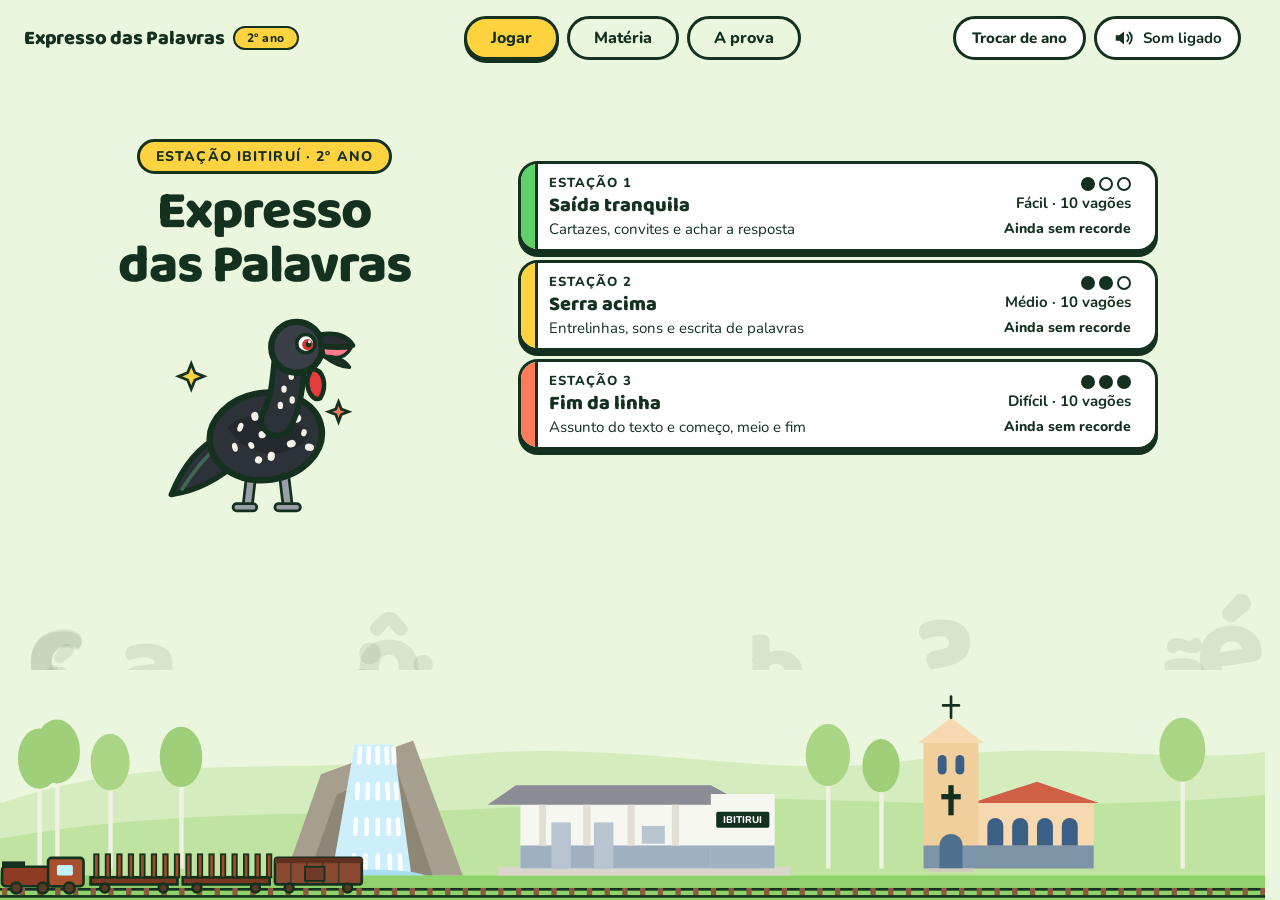
==== commit 926b3729: "2º ano: mais 15 questões, partida sorteia 10 de cada estação Cada estação passa a ter 15 ou 16 pergu" ====
--- a/2ano.html
+++ b/2ano.html
@@ -5,13 +5,13 @@
 <meta name="viewport" content="width=device-width, initial-scale=1">
 <title>Expresso das Palavras · 2º ano</title>
 <meta name="description" content="Quiz animado, resumo da matéria e guia da prova de Língua Portuguesa do 2º ano, inspirado em Ibitiruí.">
-<link rel="icon" type="image/svg+xml" href="favicon.svg?v=45">
+<link rel="icon" type="image/svg+xml" href="favicon.svg?v=46">
 <meta name="theme-color" content="#eaf6dd">
 <link rel="preconnect" href="https://fonts.googleapis.com">
 <link rel="preconnect" href="https://fonts.gstatic.com" crossorigin>
 <link href="https://fonts.googleapis.com/css2?family=Baloo+2:wght@700;800&family=Nunito:ital,wght@0,400;0,700;0,800;1,400&display=swap" rel="stylesheet">
-<link rel="stylesheet" href="style.css?v=45">
-<link rel="stylesheet" href="paginas.css?v=45">
+<link rel="stylesheet" href="style.css?v=46">
+<link rel="stylesheet" href="paginas.css?v=46">
 </head>
 <body>
 <div class="fundo" id="fundo" aria-hidden="true"></div>
@@ -326,7 +326,7 @@
       <h3>O que é</h3>
       <div class="texto-branco">
       <p>O <strong>Paebes</strong> (Programa de Avaliação da Educação Básica do Espírito Santo) é a avaliação do estado, ligada ao Saeb. Para o 2º ano existe o <strong>Paebes Alfa</strong>, que acompanha como as crianças estão aprendendo a ler e a escrever e ajuda a melhorar o ensino.</p>
-      <p>As questões do Paebes são elaboradas pelo CAEd, da Universidade Federal de Juiz de Fora. Neste jogo, 16 perguntas são do Paebes Alfa, da Coletânea de Itens 2022-2023. As outras 14 foram criadas para treinar a escrita de palavras, as imagens com palavras e o começo, meio e fim das histórias, e aparecem marcadas como "Questão criada para este jogo".</p>
+      <p>As questões do Paebes são elaboradas pelo CAEd, da Universidade Federal de Juiz de Fora. Neste jogo, 16 perguntas são do Paebes Alfa, da Coletânea de Itens 2022-2023. Cada partida sorteia 10 perguntas de cada estação. As outras 29 foram criadas para treinar a escrita de palavras, as imagens com palavras e o começo, meio e fim das histórias, e aparecem marcadas como "Questão criada para este jogo".</p>
       </div>
     </div>
 
@@ -404,8 +404,8 @@
 </main>
 
 
-<script src="questoes2.js?v=45"></script>
-<script src="mascote.js?v=45"></script>
-<script src="app.js?v=45"></script>
+<script src="questoes2.js?v=46"></script>
+<script src="mascote.js?v=46"></script>
+<script src="app.js?v=46"></script>
 </body>
 </html>
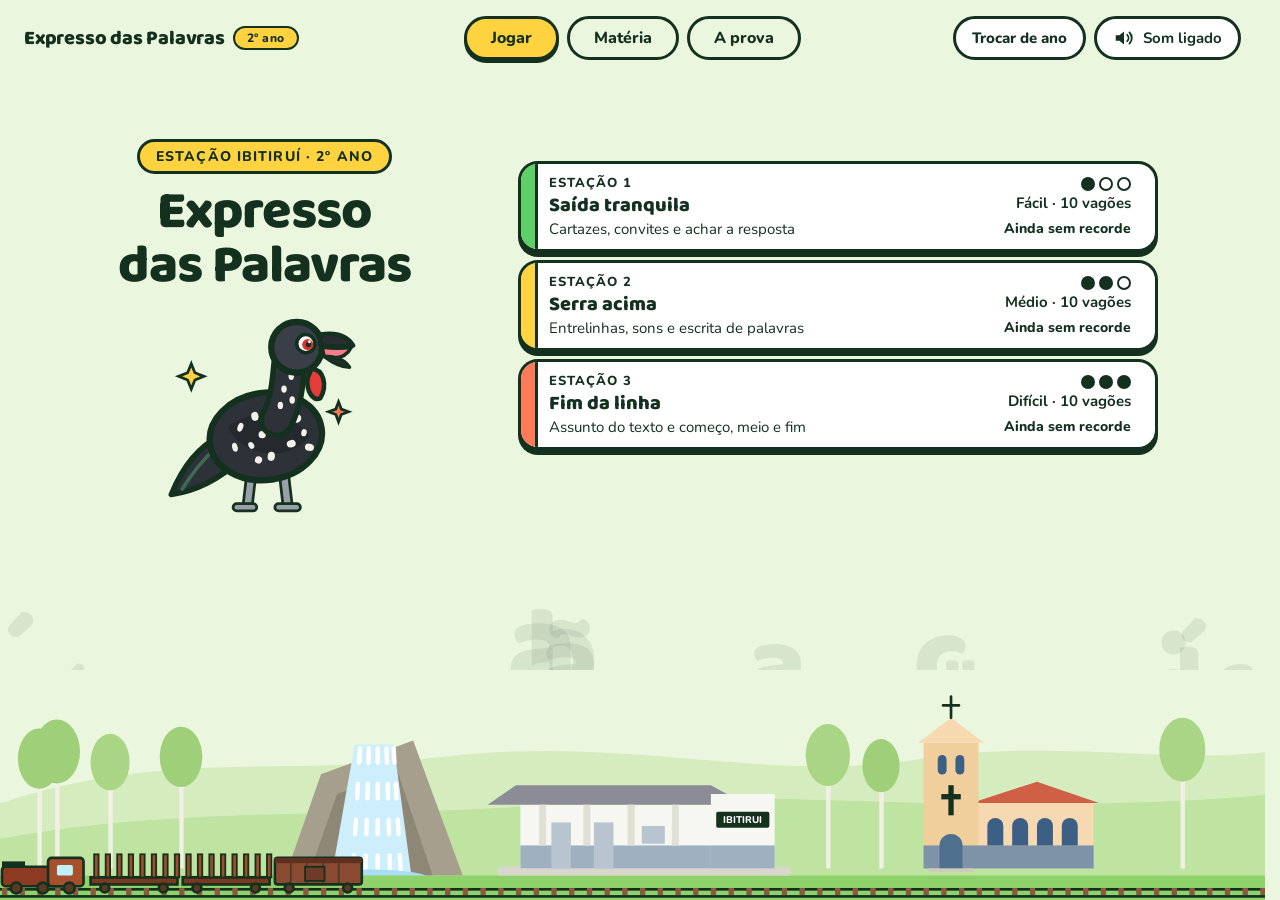
==== commit cd41d53f: "2º ano: volta a 30 questões (3 estações de 10) Desfaz o acréscimo das 15 questões extras. Versão dos" ====
--- a/2ano.html
+++ b/2ano.html
@@ -5,13 +5,13 @@
 <meta name="viewport" content="width=device-width, initial-scale=1">
 <title>Expresso das Palavras · 2º ano</title>
 <meta name="description" content="Quiz animado, resumo da matéria e guia da prova de Língua Portuguesa do 2º ano, inspirado em Ibitiruí.">
-<link rel="icon" type="image/svg+xml" href="favicon.svg?v=46">
+<link rel="icon" type="image/svg+xml" href="favicon.svg?v=47">
 <meta name="theme-color" content="#eaf6dd">
 <link rel="preconnect" href="https://fonts.googleapis.com">
 <link rel="preconnect" href="https://fonts.gstatic.com" crossorigin>
 <link href="https://fonts.googleapis.com/css2?family=Baloo+2:wght@700;800&family=Nunito:ital,wght@0,400;0,700;0,800;1,400&display=swap" rel="stylesheet">
-<link rel="stylesheet" href="style.css?v=46">
-<link rel="stylesheet" href="paginas.css?v=46">
+<link rel="stylesheet" href="style.css?v=47">
+<link rel="stylesheet" href="paginas.css?v=47">
 </head>
 <body>
 <div class="fundo" id="fundo" aria-hidden="true"></div>
@@ -326,7 +326,7 @@
       <h3>O que é</h3>
       <div class="texto-branco">
       <p>O <strong>Paebes</strong> (Programa de Avaliação da Educação Básica do Espírito Santo) é a avaliação do estado, ligada ao Saeb. Para o 2º ano existe o <strong>Paebes Alfa</strong>, que acompanha como as crianças estão aprendendo a ler e a escrever e ajuda a melhorar o ensino.</p>
-      <p>As questões do Paebes são elaboradas pelo CAEd, da Universidade Federal de Juiz de Fora. Neste jogo, 16 perguntas são do Paebes Alfa, da Coletânea de Itens 2022-2023. Cada partida sorteia 10 perguntas de cada estação. As outras 29 foram criadas para treinar a escrita de palavras, as imagens com palavras e o começo, meio e fim das histórias, e aparecem marcadas como "Questão criada para este jogo".</p>
+      <p>As questões do Paebes são elaboradas pelo CAEd, da Universidade Federal de Juiz de Fora. Neste jogo, 16 perguntas são do Paebes Alfa, da Coletânea de Itens 2022-2023. As outras 14 foram criadas para treinar a escrita de palavras, as imagens com palavras e o começo, meio e fim das histórias, e aparecem marcadas como "Questão criada para este jogo".</p>
       </div>
     </div>
 
@@ -404,8 +404,8 @@
 </main>
 
 
-<script src="questoes2.js?v=46"></script>
-<script src="mascote.js?v=46"></script>
-<script src="app.js?v=46"></script>
+<script src="questoes2.js?v=47"></script>
+<script src="mascote.js?v=47"></script>
+<script src="app.js?v=47"></script>
 </body>
 </html>
